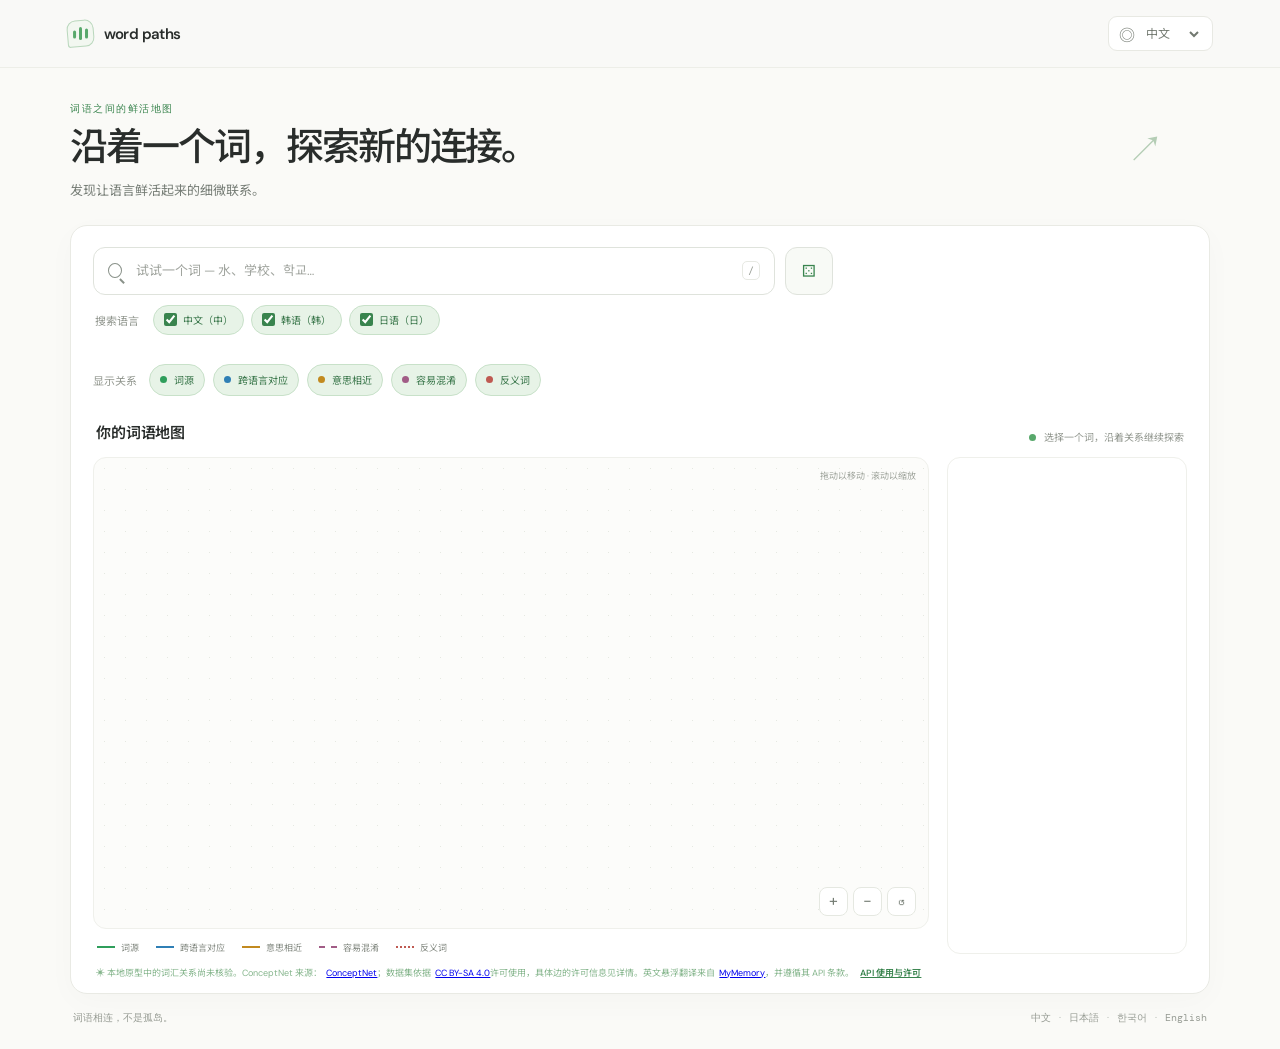
==== word-paths/index.html @ 2372a207 "style: hide current-entry and dataset statistic lines from the public page" ====
<!doctype html>
<!-- 此文件是 Word Paths 单页应用的 HTML 入口和主界面结构。 -->
<html lang="zh-CN">
  <head>
    <meta charset="utf-8">
    <meta name="viewport" content="width=device-width, initial-scale=1">
    <meta name="theme-color" content="#fafaf7">
    <meta name="description" content="探索中文、日文和韩文词汇之间的关系。">
    <title>Word Paths — 词语关系地图</title>
    <link rel="preconnect" href="https://fonts.googleapis.com">
    <link rel="preconnect" href="https://fonts.gstatic.com" crossorigin>
    <link href="https://fonts.googleapis.com/css2?family=DM+Sans:wght@400;500;600;700&family=DM+Mono:wght@400;500&family=Noto+Sans+JP:wght@400;500;600&family=Noto+Sans+KR:wght@400;500;600&family=Noto+Sans+SC:wght@400;500;600&display=swap" rel="stylesheet">
    <link rel="stylesheet" href="css/styles.css">
    <link rel="stylesheet" href="css/animations.css">
    <script type="module" src="js/app.js"></script>
  </head>
  <body>
    <header class="topbar">
      <a class="brand" href="./" aria-label="Word Paths 首页" data-i18n-attr="aria-label:brand.home">
        <span class="brand-mark" aria-hidden="true"><span></span><span></span><span></span></span>
        <span>word paths</span>
      </a>
      <label class="language-picker">
        <span class="sr-only" data-i18n="language.label">界面语言</span>
        <span class="language-globe" aria-hidden="true">◎</span>
        <select id="language">
          <option value="zh" selected>中文</option>
          <option value="en">English</option>
          <option value="ko">한국어</option>
          <option value="ja">日本語</option>
        </select>
      </label>
    </header>

    <main class="page-shell">
      <section class="welcome">
        <div>
          <p class="eyebrow" data-i18n="welcome.eyebrow">词语之间的鲜活地图</p>
          <h1 data-i18n="welcome.title">沿着一个词，探索新的连接。</h1>
          <p class="welcome-copy" data-i18n="welcome.copy">发现让语言鲜活起来的细微联系。</p>
        </div>
        <span class="welcome-mark" aria-hidden="true">↗</span>
      </section>

      <section class="explorer" aria-label="词汇探索" data-i18n-attr="aria-label:explorer.label">
        <p id="development-notice" class="development-notice" role="status" hidden></p>
        <div class="explorer-tools">
          <form id="search-form" class="search-row" role="search">
            <label class="search-box">
              <span class="search-icon" aria-hidden="true"></span>
              <span class="sr-only" data-i18n="search.label">搜索中文、日文或韩文词汇</span>
              <input id="search" type="search" placeholder="试试一个词 — 水、学校、학교…" data-i18n-attr="placeholder:search.placeholder" autocomplete="off" aria-controls="search-candidates" aria-autocomplete="list">
              <kbd>/</kbd>
            </label>
            <button class="random-button" id="random" type="button" aria-label="随机探索一个词" title="随机探索一个词" data-i18n-attr="aria-label:search.random" data-i18n-title="search.random">
              <span aria-hidden="true">⚄</span>
            </button>
          </form>
          <fieldset id="search-languages" class="search-language-row">
            <legend data-i18n="search.languages">搜索语言</legend>
            <label class="search-language-option is-selected" data-search-language-option="zh">
              <input type="checkbox" value="zh" checked>
              <span data-i18n="search.language.zh">中文（中）</span>
              <span class="search-language-lock" data-i18n="search.languageLocked" hidden>当前</span>
            </label>
            <label class="search-language-option is-selected" data-search-language-option="ko">
              <input type="checkbox" value="ko" checked>
              <span data-i18n="search.language.ko">韩语（韩）</span>
              <span class="search-language-lock" data-i18n="search.languageLocked" hidden>当前</span>
            </label>
            <label class="search-language-option is-selected" data-search-language-option="ja">
              <input type="checkbox" value="ja" checked>
              <span data-i18n="search.language.ja">日语（日）</span>
              <span class="search-language-lock" data-i18n="search.languageLocked" hidden>当前</span>
            </label>
          </fieldset>
          <p id="search-message" class="search-message" aria-live="polite"></p>
          <div id="search-candidates" class="search-candidates" role="listbox" aria-label="匹配的词条" data-i18n-attr="aria-label:search.candidates" hidden></div>

          <div class="filter-row" role="group" aria-label="关系筛选" data-i18n-attr="aria-label:filters.label">
            <span class="filter-label" data-i18n="filters.label">显示关系</span>
            <button class="filter-chip" type="button" data-filter="origin" aria-pressed="true"><i class="filter-dot origin-dot"></i><span data-i18n="filter.origin">词源</span></button>
            <button class="filter-chip" type="button" data-filter="equivalent" aria-pressed="true"><i class="filter-dot equivalent-dot"></i><span data-i18n="filter.equivalent">跨语言对应</span></button>
            <button class="filter-chip" type="button" data-filter="similar" aria-pressed="true"><i class="filter-dot similar-dot"></i><span data-i18n="filter.similar">意思相近</span></button>
            <button class="filter-chip" type="button" data-filter="confusable" aria-pressed="true"><i class="filter-dot confusable-dot"></i><span data-i18n="filter.confusable">容易混淆</span></button>
            <button class="filter-chip" type="button" data-filter="antonym" aria-pressed="true"><i class="filter-dot antonym-dot"></i><span data-i18n="filter.antonym">反义词</span></button>
          </div>
        </div>

        <div class="graph-heading">
          <div>
            <h2 data-i18n="graph.title">你的词语地图</h2>
          </div>
          <p class="graph-instruction"><span class="instruction-dot"></span> <span data-i18n="graph.instruction">选择一个词，沿着关系继续探索</span></p>
        </div>

        <nav class="trail" id="trail" aria-label="探索路径" data-i18n-attr="aria-label:trail.label" hidden>
          <button class="trail-back" id="trail-back" type="button" aria-label="返回上一个词" title="返回上一个词" data-i18n-attr="aria-label:trail.back" data-i18n-title="trail.back">←</button>
          <div class="trail-steps" id="trail-steps"></div>
        </nav>

        <div class="workspace">
          <div class="graph-column">
            <div class="graph-frame">
              <div id="graph" class="graph" role="region" aria-label="交互式词汇关系图" data-i18n-attr="aria-label:graph.label"></div>
              <div id="graph-peek" class="graph-peek" role="status" aria-live="polite" hidden></div>
              <div id="graph-message" class="graph-message" role="status" hidden></div>
              <div class="graph-controls" aria-label="关系图控制" data-i18n-attr="aria-label:graph.controls">
                <button id="zoom-in" type="button" aria-label="放大" data-i18n-attr="aria-label:graph.zoomIn">+</button>
                <button id="zoom-out" type="button" aria-label="缩小" data-i18n-attr="aria-label:graph.zoomOut">−</button>
                <button id="zoom-reset" type="button" aria-label="重置关系图视图" data-i18n-attr="aria-label:graph.reset">↺</button>
              </div>
              <span class="drag-hint" data-i18n="graph.dragHint">拖动以移动 · 滚动以缩放</span>
            </div>
            <div class="legend" aria-label="关系图例" data-i18n-attr="aria-label:legend.label">
              <span><i class="legend-line origin-line"></i><span data-i18n="filter.origin">词源</span></span>
              <span><i class="legend-line equivalent-line"></i><span data-i18n="filter.equivalent">跨语言对应</span></span>
              <span><i class="legend-line similar-line"></i><span data-i18n="filter.similar">意思相近</span></span>
              <span><i class="legend-line confusable-line"></i><span data-i18n="filter.confusable">容易混淆</span></span>
              <span><i class="legend-line antonym-line"></i><span data-i18n="filter.antonym">反义词</span></span>
            </div>
          </div>

          <aside class="details-panel" id="details" aria-live="polite" aria-label="词条详情" data-i18n-attr="aria-label:details.panel"></aside>
        </div>
        <p class="dataset-note"><span data-i18n="dataset.prefix">✳ 本地原型中的词汇关系尚未核验。ConceptNet 来源：</span><a href="https://conceptnet.io/" target="_blank" rel="noreferrer" data-i18n="dataset.conceptnet">ConceptNet</a><span data-i18n="dataset.licensePrefix">；数据集依据</span><a href="https://creativecommons.org/licenses/by-sa/4.0/" target="_blank" rel="noreferrer" data-i18n="dataset.license">CC BY-SA 4.0</a><span data-i18n="dataset.licenseSuffix">许可使用，具体边的许可信息见详情。英文悬浮翻译来自</span><a href="https://mymemory.translated.net/terms-and-conditions" target="_blank" rel="noreferrer" data-i18n="dataset.mymemory">MyMemory</a><span data-i18n="dataset.suffix">，并遵循其 API 条款。</span> <a class="api-link" href="api.html" data-i18n="dataset.apiLink">API 使用与许可</a></p>
      </section>

      <footer class="page-footer">
        <span data-i18n="footer">词语相连，不是孤岛。</span>
        <span>中文 <i>·</i> 日本語 <i>·</i> 한국어 <i>·</i> English</span>
      </footer>
    </main>
  </body>
</html>
---- word-paths/css/styles.css ----
/* 此文件定义 Word Paths 界面布局、颜色、响应式样式和无障碍状态。 */
:root {
  color-scheme: light;
  --paper: #fafaf7;
  --surface: #fff;
  --ink: #292d2b;
  --muted: #858a84;
  --line: #e8e9e3;
  --green: #58a86b;
  --green-dark: #39844e;
  --pale-green: #e7f3e7;
  --gray: #e8e9e3;
  font-family: "DM Sans", "Noto Sans SC", "Noto Sans JP", "Noto Sans KR", sans-serif;
  font-synthesis: none;
}

* { box-sizing: border-box; }

body {
  min-width: 340px;
  margin: 0;
  background: var(--paper);
  color: var(--ink);
}

button, input, select { font: inherit; }
button, select { color: inherit; }
button { -webkit-tap-highlight-color: transparent; }

.topbar {
  height: 68px;
  padding: 0 max(5.2%, calc((100% - 1320px) / 2));
  display: flex;
  align-items: center;
  justify-content: space-between;
  border-bottom: 1px solid #edeee8;
  background: rgba(250, 250, 247, .88);
}

.brand {
  display: inline-flex;
  align-items: center;
  gap: 10px;
  color: var(--ink);
  text-decoration: none;
  font-size: 15px;
  font-weight: 600;
  letter-spacing: -.04em;
}

.brand-mark {
  position: relative;
  width: 27px;
  height: 27px;
  display: flex;
  align-items: center;
  justify-content: center;
  gap: 3px;
  border: 1px solid #b9d7bc;
  border-radius: 9px 9px 9px 3px;
  background: #f2f7f0;
  transform: rotate(-5deg);
}

.brand-mark span { width: 3px; border-radius: 4px; background: var(--green); transform: rotate(5deg); }
.brand-mark span:nth-child(1) { height: 8px; }
.brand-mark span:nth-child(2) { height: 13px; }
.brand-mark span:nth-child(3) { height: 10px; }

.language-picker {
  display: flex;
  height: 35px;
  align-items: center;
  gap: 7px;
  padding: 0 10px;
  border: 1px solid var(--line);
  border-radius: 9px;
  background: var(--surface);
  color: #727970;
}

.language-globe { font-size: 16px; }
.language-picker select { border: 0; outline: 0; background: transparent; font-size: 12px; cursor: pointer; }
.page-shell { width: min(1260px, 89%); margin: 0 auto; }

.welcome {
  display: flex;
  justify-content: space-between;
  align-items: center;
  padding: 34px 0 26px;
}

.eyebrow {
  margin: 0 0 9px;
  color: var(--green-dark);
  font: 500 10px "DM Mono", monospace;
  letter-spacing: .15em;
}

.welcome h1 {
  margin: 0;
  font-size: clamp(27px, 3.4vw, 38px);
  font-weight: 500;
  letter-spacing: -.055em;
  line-height: 1.2;
}

.welcome-copy { margin: 9px 0 0; color: #777e77; font-size: 13px; }
.welcome-mark { padding-right: 4%; color: #b4cdb5; font: 300 37px Georgia, serif; }

.explorer {
  padding: 21px 22px 14px;
  border: 1px solid #e9eae4;
  border-radius: 17px;
  background: var(--surface);
  box-shadow: 0 8px 30px rgba(40, 55, 42, .025);
}

.explorer-tools { max-width: 100%; }
.search-row { display: flex; max-width: 740px; gap: 10px; }
.search-box {
  display: flex;
  flex: 1;
  min-width: 0;
  height: 48px;
  align-items: center;
  gap: 12px;
  padding: 0 14px;
  border: 1px solid #dfe3dc;
  border-radius: 12px;
  background: #fff;
  transition: border-color .18s ease, box-shadow .18s ease;
}

.search-box:focus-within { border-color: #9fc8a4; box-shadow: 0 0 0 3px rgba(88, 168, 107, .09); }
.search-icon { width: 15px; height: 15px; position: relative; border: 1.7px solid #899189; border-radius: 50%; }
.search-icon::after { position: absolute; width: 6px; height: 1.7px; right: -5px; bottom: -3px; background: #899189; content: ""; transform: rotate(45deg); transform-origin: left center; }
.search-box input { width: 100%; min-width: 0; border: 0; outline: 0; background: transparent; color: var(--ink); font-size: 13px; }
.search-box input::placeholder { color: #a1a59f; }
.search-box kbd { padding: 2px 5px; border: 1px solid #e7e9e3; border-radius: 5px; color: #969b93; font: 10px "DM Mono", monospace; }

.search-language-row {
  display: flex;
  flex-wrap: wrap;
  align-items: center;
  gap: 7px;
  margin: 10px 0 0;
  padding: 0;
  border: 0;
}
.search-language-row legend { float: left; margin-right: 5px; color: #92978f; font-size: 11px; }
.search-language-option {
  position: relative;
  min-height: 30px;
  display: inline-flex;
  align-items: center;
  gap: 6px;
  padding: 0 10px;
  border: 1px solid #e8e9e3;
  border-radius: 18px;
  background: #fff;
  color: #717871;
  cursor: pointer;
  font-size: 10px;
  transition: color .16s ease, background .16s ease, border-color .16s ease;
}
.search-language-option:hover { border-color: #cddbcf; }
.search-language-option input {
  width: 13px;
  height: 13px;
  margin: 0;
  accent-color: var(--green-dark);
}
.search-language-option.is-selected { border-color: #c8e1c9; background: var(--pale-green); color: #39764a; }
.search-language-option.is-locked { cursor: not-allowed; }
.search-language-option input:focus-visible { outline: 2px solid var(--green-dark); outline-offset: 2px; }
.search-language-option input:disabled { cursor: not-allowed; }
.search-language-lock { color: #69836b; font-size: 9px; }

.random-button {
  width: 48px;
  height: 48px;
  display: grid;
  flex: 0 0 48px;
  place-items: center;
  border: 1px solid #dfe3dc;
  border-radius: 12px;
  background: #f8faf6;
  color: var(--green-dark);
  cursor: pointer;
  font-size: 21px;
}

.random-button:hover { border-color: #abd2ad; background: #eff7ed; }
.random-button:active { transform: scale(.94); }
.search-message { min-height: 16px; margin: 5px 0 8px 3px; color: #777e77; font-size: 10px; }
.search-message.is-error { color: #a65a50; }
.search-candidates { max-width: 740px; display: grid; gap: 5px; margin: 0 0 10px; }
.search-candidates[hidden] { display: none; }
.search-candidate {
  display: flex;
  justify-content: space-between;
  align-items: center;
  gap: 14px;
  width: 100%;
  padding: 9px 12px;
  border: 1px solid #e8e9e3;
  border-radius: 9px;
  background: #fff;
  text-align: left;
  cursor: pointer;
}
.search-candidate:hover, .search-candidate:focus-visible { border-color: #abd2ad; background: #f7fbf5; }
.search-candidate-word { color: var(--ink); font-size: 13px; }
.search-candidate-language { color: #777e77; font-size: 11px; }

.filter-row { display: flex; flex-wrap: wrap; align-items: center; gap: 8px; }
.filter-label { margin-right: 4px; color: #92978f; font-size: 11px; }
.filter-chip {
  min-height: 32px;
  display: inline-flex;
  align-items: center;
  gap: 7px;
  padding: 0 10px;
  border: 1px solid #e8e9e3;
  border-radius: 20px;
  background: #fff;
  color: #717871;
  cursor: pointer;
  font-size: 10px;
  transition: color .16s ease, background .16s ease, border-color .16s ease, transform .16s ease;
}

.filter-chip:hover { border-color: #cddbcf; }
.filter-chip:active { transform: scale(.97); }
.filter-chip[aria-pressed="true"] { border-color: #c8e1c9; background: var(--pale-green); color: #39764a; }
.filter-dot { width: 7px; height: 7px; border-radius: 50%; }
.origin-dot { background: #2f9e5b; }
.equivalent-dot { background: #2f7fb5; }
.similar-dot { background: #c28a1f; }
.confusable-dot { background: #a15c86; }
.antonym-dot { background: #bf5a52; }

.graph-heading { display: flex; justify-content: space-between; align-items: end; margin: 25px 3px 11px; }
.graph-heading h2 { margin: 0 0 3px; font-size: 15px; font-weight: 600; letter-spacing: -.02em; }
.graph-heading p { margin: 0; color: #92978f; font-size: 10px; }
.development-notice {
  margin: 0 0 12px;
  padding: 9px 12px;
  border: 1px solid #e6c982;
  border-radius: 8px;
  background: #fff8e6;
  color: #765a16;
  font-size: 12px;
}
.graph-instruction { padding-bottom: 2px; }
.instruction-dot { width: 7px; height: 7px; display: inline-block; margin-right: 5px; border-radius: 50%; background: var(--green); }

.trail { display: flex; align-items: center; gap: 7px; margin: 0 3px 11px; padding: 7px 9px; border: 1px solid #eef0ea; border-radius: 10px; background: #fbfcf9; overflow-x: auto; }
.trail[hidden] { display: none; }
.trail-back { flex: 0 0 auto; width: 25px; height: 25px; display: grid; place-items: center; border: 1px solid #e3e7e0; border-radius: 7px; background: #fff; color: #6f7a71; cursor: pointer; font-size: 13px; }
.trail-back:hover:not(:disabled) { border-color: #bcd7bd; color: var(--green-dark); }
.trail-back:disabled { opacity: .45; cursor: default; }
.trail-steps { display: flex; align-items: center; gap: 5px; min-width: 0; }
.trail-step { flex: 0 0 auto; max-width: 170px; overflow: hidden; padding: 3px 7px; border: 1px solid transparent; border-radius: 7px; background: transparent; color: #6f786f; cursor: pointer; font-size: 11px; text-overflow: ellipsis; white-space: nowrap; }
.trail-step:hover { border-color: #d6e7d6; background: #f2f8f0; color: #39764a; }
.trail-step.is-current { border-color: #c8e1c9; background: var(--pale-green); color: #39764a; font-weight: 600; }
.trail-sep { flex: 0 0 auto; color: #c4cac2; font-size: 10px; }

.workspace { display: grid; grid-template-columns: minmax(0, 1fr) 240px; gap: 18px; }
.graph-column { min-width: 0; }
.graph-frame {
  position: relative;
  min-height: 470px;
  overflow: hidden;
  border: 1px solid #eff0eb;
  border-radius: 13px;
  background-color: #fcfcfa;
  background-image: radial-gradient(#e5e8e1 .7px, transparent .7px);
  background-size: 21px 21px;
}

.graph { position: relative; width: 100%; height: 470px; }
.graph svg { position: absolute; inset: 0; width: 100%; height: 100%; display: block; overflow: hidden; touch-action: none; }
.graph-content { transform-origin: 0 0; }
.graph-edge { fill: none; stroke: #cbd3c9; stroke-width: 2.6; vector-effect: non-scaling-stroke; }
.graph-edge.edge-origin { stroke: #2f9e5b; }
.graph-edge.edge-equivalent { stroke: #2f7fb5; }
.graph-edge.edge-similar { stroke: #c28a1f; }
.graph-edge.edge-confusable { stroke: #a15c86; stroke-dasharray: 6 4; }
.graph-edge.edge-antonym { stroke: #bf5a52; stroke-dasharray: 2 5; stroke-width: 2.9; }
.graph-edge.edge-unclassified { stroke: #8a918a; stroke-dasharray: 1 4; }
.graph-edge.is-active { stroke-width: 4.2; }
.graph-node { cursor: grab; outline: none; transition: transform .5s cubic-bezier(.2, .8, .3, 1); }
.graph-node.is-dragging { cursor: grabbing; transition: none; }
.node-halo { fill: transparent; stroke: transparent; stroke-width: 1.5; }
.node-core { fill: #fff; stroke: #d9ded7; stroke-width: 1.3; }
.graph-node.is-center .node-core { fill: var(--pale-green); stroke: #75b480; stroke-width: 1.7; }
.graph-node:hover .node-halo, .graph-node.is-connected .node-halo { fill: rgba(88, 168, 107, .07); stroke: #bfd7bf; }
.graph-node.is-center .node-halo { fill: rgba(88, 168, 107, .11); stroke: #abd0ac; }
.graph-node:focus-visible .node-halo { stroke: #58a86b; stroke-width: 2; }
.node-label { fill: #303631; font: 500 17px "DM Sans", "Noto Sans SC", "Noto Sans JP", "Noto Sans KR", sans-serif; text-anchor: middle; dominant-baseline: central; pointer-events: none; }
.node-pinyin { fill: #858e84; font: 11px "DM Sans", sans-serif; text-anchor: middle; pointer-events: none; }
.node-language { fill: #858e84; font: 8px "DM Sans", "Noto Sans SC", "Noto Sans JP", "Noto Sans KR", sans-serif; text-anchor: middle; pointer-events: none; }

.node-center-dot { fill: #58a86b; }
.graph-node.is-dimmed { opacity: .3; }
.legend { display: flex; flex-wrap: wrap; gap: 17px; padding: 12px 4px 0; color: #838981; font-size: 9px; }
.legend span { display: inline-flex; align-items: center; gap: 6px; }
.legend-line { width: 18px; height: 0; border-top: 2.2px solid #cbd3c9; }
.origin-line { border-color: #2f9e5b; }
.equivalent-line { border-color: #2f7fb5; }
.similar-line { border-color: #c28a1f; }
.confusable-line { border-color: #a15c86; border-top-style: dashed; }
.antonym-line { border-color: #bf5a52; border-top-style: dotted; }

.graph-controls { position: absolute; right: 12px; bottom: 12px; display: flex; gap: 5px; }
.graph-controls button { width: 29px; height: 29px; border: 1px solid #e5e8e1; border-radius: 8px; background: rgba(255,255,255,.94); color: #747c73; cursor: pointer; font-size: 16px; line-height: 1; }
.graph-controls button:hover { border-color: #bfd6c0; color: var(--green-dark); }
.graph-controls button:last-child { font-size: 14px; }
.drag-hint { position: absolute; right: 12px; top: 11px; color: #a2a79f; font-size: 9px; pointer-events: none; }

.graph-peek {
  position: absolute;
  top: 11px;
  left: 12px;
  z-index: 3;
  width: min(238px, calc(100% - 112px));
  padding: 10px 26px 10px 11px;
  border: 1px solid #dfe6dc;
  border-radius: 11px;
  background: rgba(255, 255, 255, .97);
  box-shadow: 0 8px 24px rgba(40, 55, 42, .12);
}
.graph-peek[hidden] { display: none; }
.graph-peek-close { position: absolute; top: 4px; right: 5px; width: 21px; height: 21px; display: grid; place-items: center; border: 0; border-radius: 6px; background: transparent; color: #8d938b; cursor: pointer; font-size: 14px; line-height: 1; }
.graph-peek-close:hover { background: #eef4ec; color: var(--green-dark); }
.graph-peek-top { margin: 0 0 3px; color: #718074; font-size: 9px; letter-spacing: .02em; }
.graph-peek-meaning { margin: 0; color: #3c443d; font-size: 11px; line-height: 1.45; }
.graph-peek-note { margin: 4px 0 0; color: #a2a79f; font-size: 9px; line-height: 1.4; }
.graph-peek-link { display: inline-block; margin-top: 7px; color: var(--green-dark); font-size: 9px; font-weight: 600; text-decoration: none; }
.graph-peek-link:hover { text-decoration: underline; }
.graph-peek-source { display: inline-block; margin-top: 7px; margin-left: 10px; color: #9aa198; font-size: 9px; text-decoration: none; }
.graph-peek-source:hover { color: var(--green-dark); text-decoration: underline; }

.details-panel { min-width: 0; padding: 16px 15px; border: 1px solid #eff0eb; border-radius: 13px; background: #fff; }
.detail-topline { display: flex; justify-content: space-between; align-items: center; gap: 8px; }
.detail-type { display: inline-flex; align-items: center; gap: 6px; color: #718074; font-size: 9px; }
.detail-type i { width: 7px; height: 7px; border-radius: 50%; background: var(--green); }
.detail-language { color: #9a9e97; font: 9px "DM Mono", monospace; }
.detail-word { margin: 20px 0 2px; font-size: 30px; font-weight: 500; letter-spacing: -.045em; line-height: 1.2; overflow-wrap: anywhere; }
.detail-reading { margin: 0; color: #8b9188; font: 11px "DM Mono", "Noto Sans SC", sans-serif; }
.detail-pos { margin: 8px 0 0; color: #858b83; font-size: 10px; }
.detail-meaning { margin: 16px 0 18px; color: #656d65; font-size: 11px; line-height: 1.75; }
.detail-meaning-note { display: block; margin-top: 5px; color: #a09c8e; font-size: 9px; line-height: 1.6; }
.detail-section { padding: 12px 0; border-top: 1px solid #eff0eb; }
.detail-section h3 { margin: 0 0 9px; color: #92978e; font: 500 9px "DM Mono", monospace; letter-spacing: .08em; text-transform: uppercase; }
.source-enrichment-title { margin: 10px 0 5px; color: #798078; font-size: 10px; font-weight: 500; }
.source-enrichment-item { padding: 7px 0; border-top: 1px solid #f1f2ee; }
.source-enrichment-text { white-space: pre-wrap; overflow-wrap: anywhere; }
.source-enrichment-heading { margin: 8px 0 3px; color: #657369; font-size: 10px; font-weight: 500; }
.source-enrichment-link { display: inline-block; margin-top: 5px; color: var(--green-dark); font-size: 9px; }
.source-enrichment button:disabled { cursor: wait; opacity: .65; }
.translation-row { display: flex; justify-content: space-between; align-items: baseline; gap: 8px; padding: 4px 0; color: #92978e; font-size: 9px; }
.translation-row strong { color: #4b524c; font-size: 10px; font-weight: 500; text-align: right; }
.translation-reading { display: block; margin-top: 2px; color: #9a9f98; font: 9px "DM Mono", sans-serif; }
.translation-row.is-link { width: 100%; padding: 5px 6px; border: 1px solid transparent; border-radius: 7px; background: transparent; text-align: left; cursor: pointer; }
.translation-row.is-link:hover, .translation-row.is-link:focus-visible { border-color: #d3e6d3; background: #f6faf4; }
.translation-row.is-link.is-current { cursor: default; background: transparent; }
.translation-unavailable { display: block; margin-top: 2px; color: #b1a69c; font: 9px "DM Mono", sans-serif; }
.detail-language-hint { margin: 8px 0 0; padding: 7px 9px; border-radius: 7px; background: #fff8e8; color: #81632a; font-size: 9px; line-height: 1.6; }
.relation-copy { margin: 0; color: #686f68; font-size: 10px; line-height: 1.7; }
.relation-provenance { margin: 9px 0 0; color: #999e96; font-size: 9px; }
.detail-empty { padding: 18px 0; }
.detail-sparkle { width: 34px; height: 34px; display: grid; margin-bottom: 23px; place-items: center; border-radius: 50%; background: #f0f6ef; color: var(--green-dark); font-size: 17px; }
.detail-empty h2 { margin: 0 0 7px; font-size: 16px; font-weight: 500; }
.detail-empty p { margin: 0; color: #858b83; font-size: 10px; line-height: 1.7; }
.connection-list { display: flex; flex-wrap: wrap; gap: 5px; margin-top: 12px; }
.connection-group { margin-top: 2px; }
.connection-group + .connection-group { margin-top: 11px; }
.connection-group-title { margin: 0; color: #78857a; font-size: 9px; font-weight: 600; letter-spacing: .05em; }
.connection-group .connection-list { margin-top: 6px; }
.connection-chip { padding: 5px 7px; border: 1px solid #e7eae4; border-radius: 7px; background: white; cursor: pointer; font-size: 10px; }
.connection-chip:hover { border-color: #b9d6bc; background: #f4f8f2; }

.dataset-note { margin: 12px 3px 0; color: #9a9e97; font-size: 9px; }
.api-link { color: var(--green-dark); font-weight: 600; }
.dataset-note span { margin-right: 4px; color: #85b58c; }
.page-footer { display: flex; justify-content: space-between; padding: 17px 3px 24px; color: #969b93; font: 10px "DM Mono", monospace; }
.page-footer i { color: #c1c7bf; font-style: normal; }
.graph-message { position: absolute; inset: 0; display: grid; place-items: center; padding: 20px; background: rgba(252, 252, 250, .94); color: #747c73; font-size: 12px; text-align: center; pointer-events: none; }
.graph-message[hidden] { display: none; }
.sr-only { position: absolute; width: 1px; height: 1px; padding: 0; overflow: hidden; clip: rect(0, 0, 0, 0); white-space: nowrap; clip-path: inset(50%); }

.api-shell { padding-bottom: 8px; }
.api-welcome { padding-bottom: 18px; }
.api-welcome h1 { font-size: clamp(25px, 3vw, 34px); }
.api-welcome .welcome-copy { max-width: 760px; line-height: 1.65; }
.api-content { padding: 22px 24px 26px; border: 1px solid #e9eae4; border-radius: 17px; background: var(--surface); box-shadow: 0 8px 30px rgba(40, 55, 42, .025); }
.api-grid { display: grid; grid-template-columns: repeat(auto-fit, minmax(300px, 1fr)); gap: 13px; }
.api-card { padding: 14px 15px 15px; border: 1px solid #eef0ea; border-radius: 12px; background: #fcfdfb; }
.api-card-title { margin: 0 0 9px; color: #2f3730; font-size: 12px; font-weight: 600; line-height: 1.45; }
.api-card-purpose { margin: 0 0 11px; color: #6f776f; font-size: 10px; line-height: 1.65; }
.api-meta { display: grid; grid-template-columns: 62px minmax(0, 1fr); gap: 7px 10px; margin: 0; }
.api-meta-label { color: #98a096; font-size: 9px; font-weight: 500; letter-spacing: .03em; }
.api-meta-value { margin: 0; color: #5f6760; font-size: 10px; line-height: 1.62; overflow-wrap: anywhere; }
.api-value-link { color: var(--green-dark); text-decoration: none; }
.api-value-link:hover { text-decoration: underline; }
.api-back-row { margin: 18px 3px 0; }
.api-back { color: var(--green-dark); font-size: 11px; font-weight: 500; text-decoration: none; }
.api-back:hover { text-decoration: underline; }

@media (max-width: 900px) {
  .page-shell { width: 93%; }
  .workspace { grid-template-columns: minmax(0, 1fr) 215px; gap: 12px; }
  .explorer { padding-right: 16px; padding-left: 16px; }
  .graph-frame, .graph { height: 430px; min-height: 430px; }
  .filter-label { width: 100%; }
}

@media (max-width: 680px) {
  .topbar { height: 60px; padding: 0 5%; }
  .page-shell { width: 92%; }
  .welcome { padding: 29px 0 21px; }
  .welcome h1 { max-width: 340px; line-height: 1.18; }
  .welcome-copy { max-width: 340px; font-size: 12px; line-height: 1.6; }
  .welcome-mark { padding-right: 1%; }
  .explorer { padding: 14px 11px 13px; border-radius: 14px; }
  .search-language-row { gap: 5px; }
  .search-language-row legend { width: 100%; margin: 0 0 2px; }
  .search-language-option { min-height: 30px; padding: 0 8px; }
  .filter-row { gap: 6px; }
  .filter-chip { min-height: 30px; padding: 0 8px; font-size: 9px; }
  .filter-label { margin-bottom: 2px; }
  .graph-heading { margin-top: 21px; }
  .graph-instruction { display: none; }
  .workspace { grid-template-columns: 1fr; gap: 11px; }
  .graph-frame, .graph { height: 390px; min-height: 390px; }
  .graph-frame { overflow-x: auto; }
  .graph svg { min-width: 600px; }
  .details-panel { padding: 14px; }
  .detail-word { margin-top: 13px; }
  .detail-empty { display: flex; align-items: center; gap: 12px; padding: 2px 0; }
  .detail-sparkle { flex: 0 0 34px; margin: 0; }
  .detail-empty h2 { font-size: 14px; }
  .page-footer { gap: 8px; font-size: 8px; }
}

@media (prefers-reduced-motion: reduce) {
  *, *::before, *::after { scroll-behavior: auto !important; animation-duration: .01ms !important; animation-iteration-count: 1 !important; transition-duration: .01ms !important; }
}
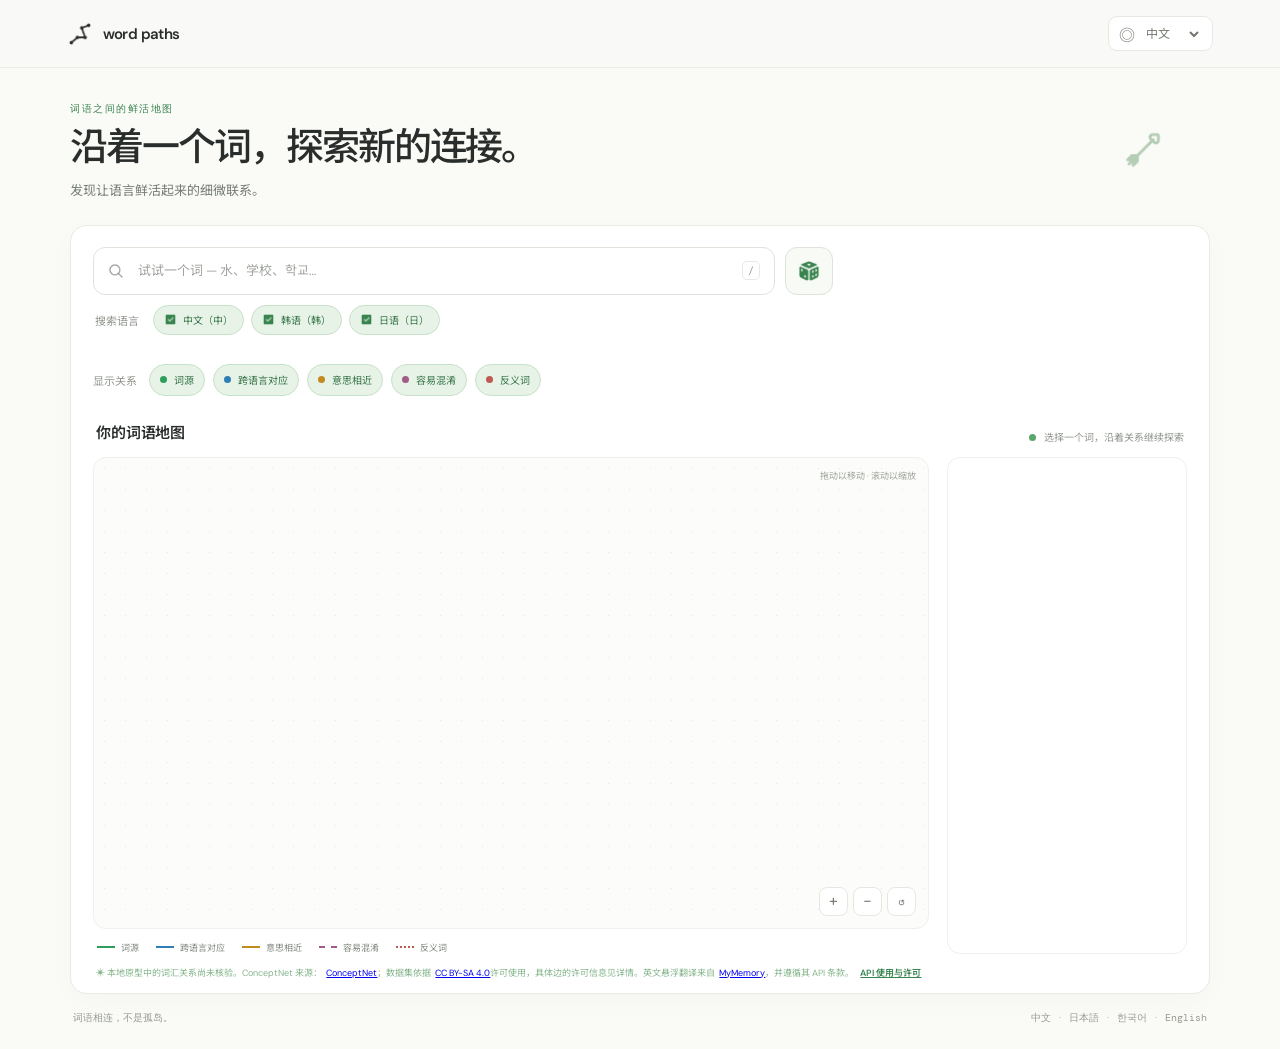
==== commit 664d9e42: "style: render the uploaded icon set through CSS masks Replace the CSS-drawn search glyph, the dice c" ====
--- a/word-paths/index.html
+++ b/word-paths/index.html
@@ -17,7 +17,7 @@
   <body>
     <header class="topbar">
       <a class="brand" href="./" aria-label="Word Paths 首页" data-i18n-attr="aria-label:brand.home">
-        <span class="brand-mark" aria-hidden="true"><span></span><span></span><span></span></span>
+        <span class="brand-mark" aria-hidden="true"></span>
         <span>word paths</span>
       </a>
       <label class="language-picker">
@@ -39,7 +39,7 @@
           <h1 data-i18n="welcome.title">沿着一个词，探索新的连接。</h1>
           <p class="welcome-copy" data-i18n="welcome.copy">发现让语言鲜活起来的细微联系。</p>
         </div>
-        <span class="welcome-mark" aria-hidden="true">↗</span>
+        <span class="welcome-mark" aria-hidden="true"></span>
       </section>
 
       <section class="explorer" aria-label="词汇探索" data-i18n-attr="aria-label:explorer.label">
@@ -53,7 +53,7 @@
               <kbd>/</kbd>
             </label>
             <button class="random-button" id="random" type="button" aria-label="随机探索一个词" title="随机探索一个词" data-i18n-attr="aria-label:search.random" data-i18n-title="search.random">
-              <span aria-hidden="true">⚄</span>
+              <span class="random-icon" aria-hidden="true"></span>
             </button>
           </form>
           <fieldset id="search-languages" class="search-language-row">
--- a/word-paths/css/styles.css
+++ b/word-paths/css/styles.css
@@ -49,23 +49,13 @@
 }
 
 .brand-mark {
-  position: relative;
-  width: 27px;
-  height: 27px;
-  display: flex;
-  align-items: center;
-  justify-content: center;
-  gap: 3px;
-  border: 1px solid #b9d7bc;
-  border-radius: 9px 9px 9px 3px;
-  background: #f2f7f0;
-  transform: rotate(-5deg);
-}
-
-.brand-mark span { width: 3px; border-radius: 4px; background: var(--green); transform: rotate(5deg); }
-.brand-mark span:nth-child(1) { height: 8px; }
-.brand-mark span:nth-child(2) { height: 13px; }
-.brand-mark span:nth-child(3) { height: 10px; }
+  width: 26px;
+  height: 26px;
+  flex: 0 0 26px;
+  background-color: var(--ink);
+  -webkit-mask: url("../icon/Logo.svg") center / contain no-repeat;
+  mask: url("../icon/Logo.svg") center / contain no-repeat;
+}
 
 .language-picker {
   display: flex;
@@ -106,7 +96,15 @@
 }
 
 .welcome-copy { margin: 9px 0 0; color: #777e77; font-size: 13px; }
-.welcome-mark { padding-right: 4%; color: #b4cdb5; font: 300 37px Georgia, serif; }
+.welcome-mark {
+  width: 42px;
+  height: 42px;
+  flex: 0 0 42px;
+  margin-right: 4%;
+  background-color: #b4cdb5;
+  -webkit-mask: url("../icon/Arrow.svg") center / contain no-repeat;
+  mask: url("../icon/Arrow.svg") center / contain no-repeat;
+}
 
 .explorer {
   padding: 21px 22px 14px;
@@ -133,8 +131,14 @@
 }
 
 .search-box:focus-within { border-color: #9fc8a4; box-shadow: 0 0 0 3px rgba(88, 168, 107, .09); }
-.search-icon { width: 15px; height: 15px; position: relative; border: 1.7px solid #899189; border-radius: 50%; }
-.search-icon::after { position: absolute; width: 6px; height: 1.7px; right: -5px; bottom: -3px; background: #899189; content: ""; transform: rotate(45deg); transform-origin: left center; }
+.search-icon {
+  width: 16px;
+  height: 16px;
+  flex: 0 0 16px;
+  background-color: #899189;
+  -webkit-mask: url("../icon/Search.svg") center / contain no-repeat;
+  mask: url("../icon/Search.svg") center / contain no-repeat;
+}
 .search-box input { width: 100%; min-width: 0; border: 0; outline: 0; background: transparent; color: var(--ink); font-size: 13px; }
 .search-box input::placeholder { color: #a1a59f; }
 .search-box kbd { padding: 2px 5px; border: 1px solid #e7e9e3; border-radius: 5px; color: #969b93; font: 10px "DM Mono", monospace; }
@@ -166,14 +170,30 @@
 }
 .search-language-option:hover { border-color: #cddbcf; }
 .search-language-option input {
+  position: absolute;
   width: 13px;
   height: 13px;
   margin: 0;
-  accent-color: var(--green-dark);
+  opacity: 0;
+  pointer-events: none;
+}
+.search-language-option::before {
+  content: "";
+  width: 13px;
+  height: 13px;
+  flex: 0 0 13px;
+  background-color: #dde5db;
+  -webkit-mask: url("../icon/Unchecked%20Checkbox.svg") center / contain no-repeat;
+  mask: url("../icon/Unchecked%20Checkbox.svg") center / contain no-repeat;
 }
 .search-language-option.is-selected { border-color: #c8e1c9; background: var(--pale-green); color: #39764a; }
+.search-language-option.is-selected::before {
+  background-color: var(--green-dark);
+  -webkit-mask-image: url("../icon/Checked%20Checkbox.svg");
+  mask-image: url("../icon/Checked%20Checkbox.svg");
+}
 .search-language-option.is-locked { cursor: not-allowed; }
-.search-language-option input:focus-visible { outline: 2px solid var(--green-dark); outline-offset: 2px; }
+.search-language-option:has(input:focus-visible) { outline: 2px solid var(--green-dark); outline-offset: 2px; }
 .search-language-option input:disabled { cursor: not-allowed; }
 .search-language-lock { color: #69836b; font-size: 9px; }
 
@@ -188,7 +208,14 @@
   background: #f8faf6;
   color: var(--green-dark);
   cursor: pointer;
-  font-size: 21px;
+}
+
+.random-icon {
+  width: 24px;
+  height: 24px;
+  background-color: currentColor;
+  -webkit-mask: url("../icon/Dice.svg") center / contain no-repeat;
+  mask: url("../icon/Dice.svg") center / contain no-repeat;
 }
 
 .random-button:hover { border-color: #abd2ad; background: #eff7ed; }
@@ -424,7 +451,7 @@
   .welcome { padding: 29px 0 21px; }
   .welcome h1 { max-width: 340px; line-height: 1.18; }
   .welcome-copy { max-width: 340px; font-size: 12px; line-height: 1.6; }
-  .welcome-mark { padding-right: 1%; }
+  .welcome-mark { width: 34px; height: 34px; flex-basis: 34px; margin-right: 1%; }
   .explorer { padding: 14px 11px 13px; border-radius: 14px; }
   .search-language-row { gap: 5px; }
   .search-language-row legend { width: 100%; margin: 0 0 2px; }
